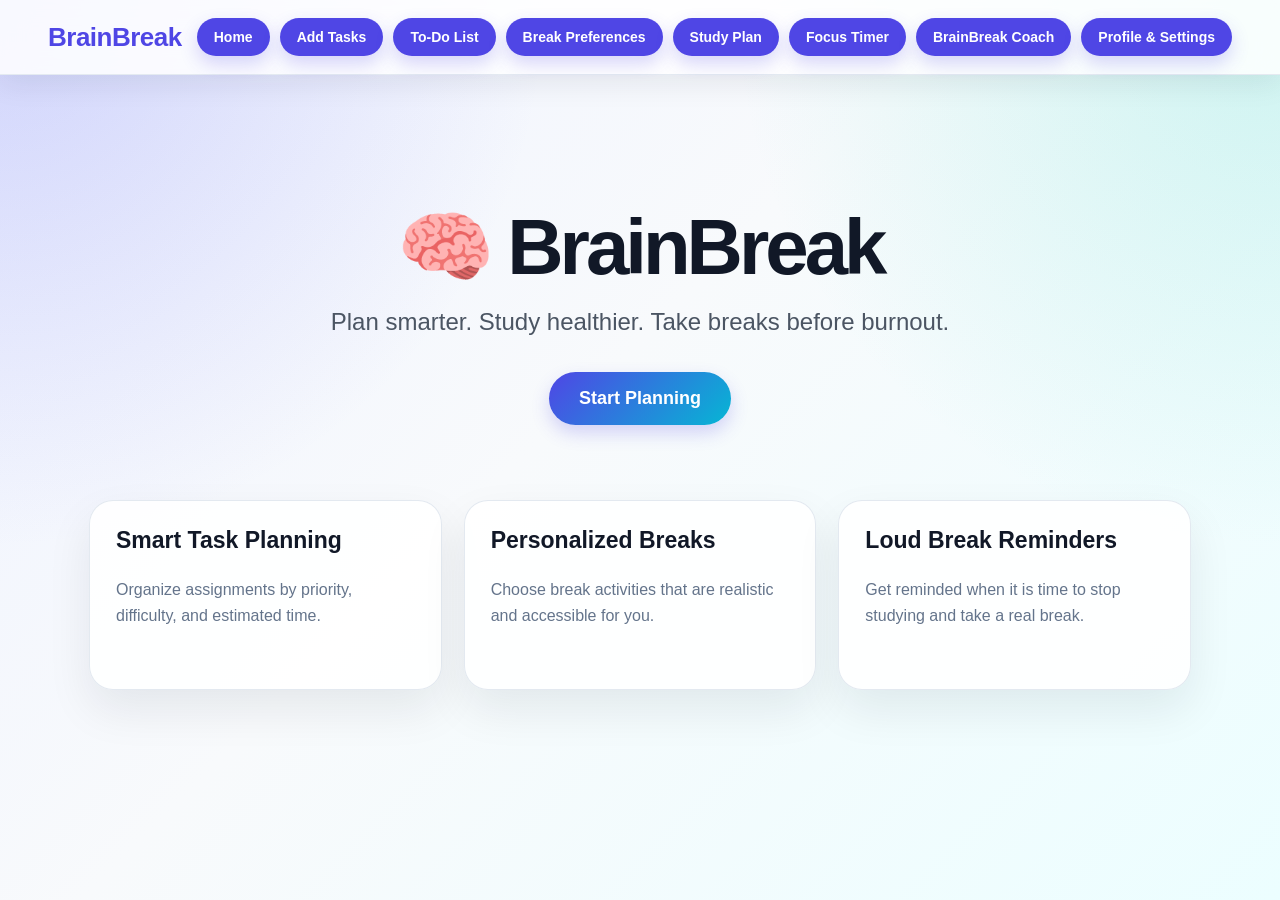
==== index.html @ 4cb74028 "Add files via upload" ====
<!DOCTYPE html>
<html lang="en">
<head>
  <meta charset="UTF-8" />
  <meta name="viewport" content="width=device-width, initial-scale=1.0" />
  <title>BrainBreak</title>
  <link rel="stylesheet" href="style.css" />
</head>

<body>

  <nav class="navbar">
    <h2>BrainBreak</h2>

    <div class="nav-buttons">
      <button onclick="showSection('home')">Home</button>
      <button onclick="showSection('tasks')">Add Tasks</button>
      <button onclick="showSection('todo')">To-Do List</button>
      <button onclick="showSection('breaks')">Break Preferences</button>
      <button onclick="showSection('plan')">Study Plan</button>
      <button onclick="showSection('timer')">Focus Timer</button>
      <button onclick="showSection('coach')">BrainBreak Coach</button>
      <button onclick="showSection('settings')">Profile & Settings</button>
    </div>
  </nav>

  <main>

    <!-- HOME SECTION -->
    <section id="home" class="page-section active">
      <div class="hero">
        <h1>🧠 BrainBreak</h1>
        <p>Plan smarter. Study healthier. Take breaks before burnout.</p>
        <button class="primary-button" onclick="showSection('tasks')">Start Planning</button>
      </div>

      <div class="feature-grid">
        <div class="feature-card">
          <h3>Smart Task Planning</h3>
          <p>Organize assignments by priority, difficulty, and estimated time.</p>
        </div>

        <div class="feature-card">
          <h3>Personalized Breaks</h3>
          <p>Choose break activities that are realistic and accessible for you.</p>
        </div>

        <div class="feature-card">
          <h3>Loud Break Reminders</h3>
          <p>Get reminded when it is time to stop studying and take a real break.</p>
        </div>
      </div>
    </section>

    <!-- ADD TASKS SECTION -->
    <section id="tasks" class="page-section">
      <h1>Add Tasks</h1>
      <p>Enter your school assignments and tasks below.</p>

      <div class="form-card">
        <label>Task Name</label>
        <input type="text" id="taskName" placeholder="Example: Math homework" />

        <label>Class</label>
        <input type="text" id="taskClass" placeholder="Example: Algebra 2" />

        <label>Estimated Minutes</label>
        <input type="number" id="taskMinutes" placeholder="Example: 45" />

        <label>Priority</label>
<select id="taskPriority">
  <option value="High">High</option>
  <option value="Medium">Medium</option>
  <option value="Low">Low</option>
</select>

<label>Assignment Type</label>
<select id="assignmentType">
  <option value="online">Online / screen-based</option>
  <option value="paper">Paper / offline</option>
  <option value="mixed">Mixed</option>
</select>

<button onclick="addTask()">Add Task</button>
      </div>

      <div id="taskList" class="list-card">
        <h3>Your Tasks</h3>
        <p>No tasks added yet.</p>
      </div>
    </section>

    <!-- BREAK PREFERENCES SECTION -->
    <section id="breaks" class="page-section">
      <h1>Break Preferences</h1>
      <p>Add break activities that are easy for you to actually do. Then use the smart suggestion tool to get a personalized break idea.</p>

      <div class="form-card">
        <label>Break Activity</label>
        <input type="text" id="breakActivity" placeholder="Example: Go outside, stretch, get a snack" />

        <button onclick="addBreakActivity()">Add Break Activity</button>
      </div>

      <div id="breakList" class="list-card">
        <h3>Your Break Activities</h3>
        <p>No break activities added yet.</p>
      </div>

      <div class="form-card">
        <h2>Smart Break Suggestion</h2>
        <p class="small-text">Answer these questions and BrainBreak will suggest a break activity for you.</p>

        <label>How much time do you have?</label>
        <select id="breakTime">
          <option value="short">Short break: 3–5 minutes</option>
          <option value="medium">Medium break: 5–10 minutes</option>
          <option value="long">Long break: 10–20 minutes</option>
        </select>

        <label>Where can you take your break?</label>
        <select id="breakLocation">
          <option value="indoor">Indoor</option>
          <option value="outdoor">Outdoor</option>
          <option value="either">Either indoor or outdoor</option>
        </select>

        <label>How is your energy right now?</label>
        <select id="energyLevel">
          <option value="tired">Tired</option>
          <option value="restless">Restless</option>
          <option value="stressed">Stressed</option>
          <option value="normal">Normal</option>
        </select>

        <label>What kind of break do you want?</label>
        <select id="breakType">
          <option value="calm">Calming</option>
          <option value="active">Active</option>
          <option value="refreshing">Refreshing</option>
          <option value="fun">Fun</option>
        </select>

        <button onclick="generateSmartBreak()">Suggest a Break</button>
      </div>

      <div id="smartBreakResult" class="list-card">
        <h3>BrainBreak Suggestion</h3>
        <p>Your personalized break suggestion will appear here.</p>
      </div>
    </section>

    <!-- STUDY PLAN SECTION -->
    <section id="plan" class="page-section">
      <h1>Study Plan</h1>
      <p>Generate a recommended order for your tasks.</p>

      <button onclick="generatePlan()">Generate Study Plan</button>

      <div id="studyPlan" class="list-card">
        <h3>Recommended Study Order</h3>
        <p>Your plan will appear here.</p>
      </div>
    </section>

    <!-- FOCUS TIMER SECTION -->
<section id="timer" class="page-section">
  <h1>Focus Timer</h1>
  <p>
    BrainBreak chooses your focus time based on the highest-priority task in your task list.
    When the timer ends, it recommends a break length.
  </p>

  <div class="timer-box">
    <h3>Current Focus Task</h3>
    <div id="currentFocusTask" class="focus-task-card">
      <p>Add tasks first, then click “Prepare Focus Session.”</p>
    </div>

    <button onclick="prepareFocusSession()">Prepare Focus Session</button>

    <h2 id="timerDisplay">25:00</h2>

    <div class="timer-buttons">
      <button onclick="startTimer()">Start Timer</button>
      <button onclick="resetTimer()">Reset Timer</button>
    </div>
  </div>

  <div id="breakSuggestion" class="list-card">
    <h3>Break Suggestion</h3>
    <p>Your suggested break will appear here.</p>
  </div>
</section>
    <!-- BRAINBREAK COACH SECTION -->
    <section id="coach" class="page-section">
      <h1>BrainBreak Coach</h1>
      <p>
        Chat with BrainBreak Coach for help planning tasks, choosing breaks, getting unstuck, and avoiding burnout.
      </p>

      <div class="coach-layout">

        <!-- LEFT PROMPT PANEL -->
        <div class="coach-sidebar">

          <div class="coach-side-card intro-card">
            <h3>Quick Help</h3>
            <p>Tap a prompt below to get instant support from your study coach.</p>
          </div>

          <div class="coach-side-card">
            <h4>How are you feeling?</h4>
            <div class="prompt-group">
              <button onclick="useQuickPrompt('I feel tired')">😴 I feel tired</button>
              <button onclick="useQuickPrompt('I feel stressed')">😣 I feel stressed</button>
              <button onclick="useQuickPrompt('I feel overwhelmed')">🌪️ Overwhelmed</button>
              <button onclick="useQuickPrompt('I feel unmotivated')">🪫 Unmotivated</button>
            </div>
          </div>

          <div class="coach-side-card">
            <h4>Planning Help</h4>
            <div class="prompt-group">
              <button onclick="useQuickPrompt('What should I do first?')">🎯 What first?</button>
              <button onclick="useQuickPrompt('Help me start')">🚀 Help me start</button>
              <button onclick="useQuickPrompt('Make me a study plan')">📝 Study plan</button>
              <button onclick="useQuickPrompt('I have too much homework')">📚 Too much homework</button>
            </div>
          </div>

          <div class="coach-side-card">
            <h4>Break Help</h4>
            <div class="prompt-group">
              <button onclick="useQuickPrompt('Suggest a short break')">⏱️ Short break</button>
              <button onclick="useQuickPrompt('Suggest a fun break')">🎵 Fun break</button>
              <button onclick="useQuickPrompt('Can I take an online break?')">📱 Online break?</button>
              <button onclick="useQuickPrompt('I am hungry')">🍎 I am hungry</button>
            </div>
          </div>

          <div class="coach-side-card">
            <h4>Motivation</h4>
            <div class="prompt-group">
              <button onclick="useQuickPrompt('Give me motivation')">🔥 Motivation</button>
              <button onclick="useQuickPrompt('Give me a reward idea')">🏆 Reward idea</button>
              <button onclick="useQuickPrompt('Help me focus')">🧘 Help me focus</button>
              <button onclick="useQuickPrompt('I keep procrastinating')">⏳ Procrastinating</button>
            </div>
          </div>

        </div>

        <!-- CHAT PANEL -->
        <div class="chat-card big-chat-card">

          <div class="coach-header">
            <div class="coach-avatar">🧠</div>
            <div>
              <h3>BrainBreak Coach</h3>
              <p>Your study and burnout-prevention buddy</p>
            </div>
          </div>

          <div id="chatMessages" class="chat-messages">
            <div class="bot-message">
              <strong>Hi! I’m BrainBreak Coach.</strong><br><br>
              I can help you:
              <ul>
                <li>decide what to work on first</li>
                <li>choose a healthy break</li>
                <li>avoid screen overload</li>
                <li>get unstuck when you feel tired or stressed</li>
                <li>create a simple study plan</li>
              </ul>
              Try one of the prompt buttons on the left, or type your own question below.
            </div>
          </div>

          <div class="chat-input-row">
            <input
              type="text"
              id="chatInput"
              placeholder="Example: I feel tired and have math homework..."
              onkeydown="handleChatKey(event)"
            />
            <button onclick="sendFakeChatMessage()">Send</button>
          </div>

        </div>

      </div>
    </section>
<!-- PROFILE & SETTINGS SECTION -->
<section id="settings" class="page-section">
  <h1>Profile & Settings</h1>
  <p>
    Sign in locally, save your profile, store your classes, set your study preferences,
    and customize how BrainBreak looks.
  </p>

  <div class="settings-grid">

    <!-- SIGN IN CARD -->
    <div class="settings-card">
      <h2>Sign In</h2>
      <p class="small-text">
        Enter your email to personalize BrainBreak on this device.
      </p>

      <label>Email</label>
      <input type="email" id="userEmail" placeholder="example@email.com" />

      <div class="settings-button-row">
        <button onclick="localSignIn()">Sign In</button>
        <button onclick="localSignOut()">Sign Out</button>
      </div>

      <div id="signInStatus" class="settings-summary">
        <p>Not signed in yet.</p>
      </div>
    </div>

    <!-- STUDENT PROFILE CARD -->
    <div class="settings-card">
      <h2>Student Profile</h2>

      <label>Your Name</label>
      <input type="text" id="studentName" placeholder="Example: Nishtha" />

      <label>Grade Level</label>
      <select id="gradeLevel">
        <option value="Middle School">Middle School</option>
        <option value="9th Grade">9th Grade</option>
        <option value="10th Grade">10th Grade</option>
        <option value="11th Grade">11th Grade</option>
        <option value="12th Grade">12th Grade</option>
        <option value="College">College</option>
      </select>

      <label>Study Goal</label>
      <input type="text" id="studyGoal" placeholder="Example: Finish homework without burning out" />

      <button onclick="saveProfile()">Save Profile</button>

      <div id="profileSummary" class="settings-summary">
        <p>No profile saved yet.</p>
      </div>
    </div>

    <!-- SAVED CLASSES CARD -->
    <div class="settings-card">
      <h2>Saved Classes</h2>

      <label>Add a Class</label>
      <input type="text" id="classNameInput" placeholder="Example: Chemistry" />

      <button onclick="addClass()">Add Class</button>

      <div id="classList" class="settings-summary">
        <p>No classes saved yet.</p>
      </div>
    </div>

    <!-- STUDY PREFERENCES CARD -->
    <div class="settings-card">
      <h2>Study Preferences</h2>

      <label>Preferred Focus Length</label>
      <select id="preferredFocus">
        <option value="15">15 minutes</option>
        <option value="20">20 minutes</option>
        <option value="25">25 minutes</option>
        <option value="30">30 minutes</option>
        <option value="45">45 minutes</option>
      </select>

      <label>Preferred Break Length</label>
      <select id="preferredBreak">
        <option value="3">3 minutes</option>
        <option value="5">5 minutes</option>
        <option value="7">7 minutes</option>
        <option value="10">10 minutes</option>
        <option value="15">15 minutes</option>
      </select>

      <label>Study Style</label>
      <select id="studyStyle">
        <option value="Balanced">Balanced</option>
        <option value="Intense Focus">Intense Focus</option>
        <option value="Gentle Start">Gentle Start</option>
        <option value="Frequent Breaks">Frequent Breaks</option>
      </select>

      <button onclick="saveStudySettings()">Save Study Settings</button>

      <div id="studySettingsSummary" class="settings-summary">
        <p>No study settings saved yet.</p>
      </div>
    </div>

    <!-- THEME CARD -->
    <div class="settings-card theme-settings-card">
      <h2>Theme</h2>
      <p>Choose how BrainBreak looks.</p>

      <div class="theme-buttons">
        <button onclick="changeTheme('calm-blue')">Calm Blue</button>
        <button onclick="changeTheme('lavender')">Lavender</button>
        <button onclick="changeTheme('mint')">Mint</button>
        <button onclick="changeTheme('sunset')">Sunset</button>
        <button onclick="changeTheme('dark')">Dark Mode</button>
      </div>

      <div class="settings-summary">
        <p id="currentThemeText">Current theme: Calm Blue</p>
      </div>
    </div>

  </div>
</section>
<script src="script.js"></script>

  <!-- BrainBreak Coach Logic -->
  <script>
    function sendFakeChatMessage() {
      const chatInput = document.getElementById("chatInput");
      const chatMessages = document.getElementById("chatMessages");

      if (!chatInput || !chatMessages) {
        alert("Chat box was not found.");
        return;
      }

      const message = chatInput.value.trim();

      if (message === "") {
        alert("Please type a message first.");
        return;
      }

      chatMessages.innerHTML += `
        <div class="user-message">${message}</div>
      `;

      chatInput.value = "";

      const reply = generateCoachReply(message);

      setTimeout(function() {
        chatMessages.innerHTML += `
          <div class="bot-message">${reply}</div>
        `;

        chatMessages.scrollTop = chatMessages.scrollHeight;
      }, 300);

      chatMessages.scrollTop = chatMessages.scrollHeight;
    }

    function generateCoachReply(message) {
      const lowerMessage = message.toLowerCase();

      if (
        lowerMessage.includes("tired") ||
        lowerMessage.includes("sleepy") ||
        lowerMessage.includes("exhausted")
      ) {
        return `
          You sound mentally drained, so your goal should be to reset first, not force yourself harder.
          <div class="coach-tip">
            <strong>Try this:</strong> Take a 5-minute break. Drink water, stretch, and rest your eyes.
          </div>
          After that, come back and start with your easiest task for only 10 minutes.
        `;
      }

      if (
        lowerMessage.includes("stress") ||
        lowerMessage.includes("stressed") ||
        lowerMessage.includes("overwhelmed") ||
        lowerMessage.includes("too much")
      ) {
        return `
          When everything feels like too much, do not try to solve everything at once.
          <div class="coach-tip">
            <strong>Try this:</strong> Choose one task only. Then do just the first small step.
          </div>
          Momentum matters more than perfection right now.
        `;
      }

      if (
        lowerMessage.includes("unmotivated") ||
        lowerMessage.includes("motivation") ||
        lowerMessage.includes("motivated")
      ) {
        return `
          Motivation usually comes <strong>after</strong> you begin, not before.
          <div class="coach-tip">
            <strong>Try this:</strong> Work for just 8–10 minutes. Make the starting step super small.
          </div>
          Once you begin, it often feels easier to keep going.
        `;
      }

      if (
        lowerMessage.includes("what should i do first") ||
        lowerMessage.includes("do first") ||
        lowerMessage.includes("start") ||
        lowerMessage.includes("help me start")
      ) {
        if (typeof tasks !== "undefined" && tasks.length > 0) {
          const priorityOrder = {
            High: 1,
            Medium: 2,
            Low: 3
          };

          const sortedTasks = [...tasks].sort(function(a, b) {
            return priorityOrder[a.priority] - priorityOrder[b.priority];
          });

          const firstTask = sortedTasks[0];

          return `
            Based on your task list, I would start with:
            <div class="coach-tip">
              <strong>${firstTask.name}</strong><br>
              Priority: ${firstTask.priority}<br>
              Estimated time: ${firstTask.minutes || "Not entered"} minutes
            </div>
            Start with 10 focused minutes. You do not need to finish the whole thing at once.
          `;
        }

        return `
          Start with the task that is most urgent or highest priority.
          <div class="coach-tip">
            <strong>Try this:</strong> Work for only 10 minutes first. You do not need to finish the whole assignment immediately.
          </div>
        `;
      }

      if (
        lowerMessage.includes("study plan") ||
        lowerMessage.includes("plan") ||
        lowerMessage.includes("homework")
      ) {
        return `
          Here is a simple study plan:
          <div class="coach-tip">
            <strong>1.</strong> Start with your highest-priority or most urgent task.<br>
            <strong>2.</strong> Work for 25 minutes.<br>
            <strong>3.</strong> Take a 5-minute break.<br>
            <strong>4.</strong> Continue with the next task.<br>
            <strong>5.</strong> Save the easiest task for the end.
          </div>
          This helps you avoid feeling stuck before you even begin.
        `;
      }

      if (
        lowerMessage.includes("hungry") ||
        lowerMessage.includes("snack") ||
        lowerMessage.includes("food")
      ) {
        return `
          If you are hungry, your brain may struggle to focus.
          <div class="coach-tip">
            <strong>Suggestion:</strong> Take a short snack and water break.
          </div>
          Keep it quick so it refreshes you without turning into procrastination.
        `;
      }

      if (
        lowerMessage.includes("short break")
      ) {
        return `
          A short break is best when you need a fast reset.
          <div class="coach-tip">
            <strong>Suggested short break:</strong> Stand up, stretch, drink water, and look away from your screen for 3–5 minutes.
          </div>
        `;
      }

      if (
        lowerMessage.includes("fun break")
      ) {
        return `
          A fun break can boost your mood if it stays short.
          <div class="coach-tip">
            <strong>Suggested fun break:</strong> Listen to one song, draw something quick, walk outside, or do a mini activity you enjoy.
          </div>
        `;
      }

      if (
        lowerMessage.includes("online break") ||
        lowerMessage.includes("screen") ||
        lowerMessage.includes("phone") ||
        lowerMessage.includes("youtube") ||
        lowerMessage.includes("tiktok")
      ) {
        return `
          Online breaks depend on what kind of assignment you were doing.
          <div class="coach-tip">
            <strong>Rule:</strong> If your work is already online, an online break is usually not recommended because your eyes and brain need a screen break.
          </div>
          If your assignment is on paper, then a short online break can be okay with a timer.
        `;
      }

      if (
        lowerMessage.includes("procrastinating") ||
        lowerMessage.includes("procrastinate") ||
        lowerMessage.includes("focus") ||
        lowerMessage.includes("can't focus") ||
        lowerMessage.includes("cannot focus")
      ) {
        return `
          When you procrastinate, make the next step smaller.
          <div class="coach-tip">
            <strong>Try this:</strong> Set a 10-minute timer and only work on the first step.
          </div>
          The goal is to begin, not to feel perfect first.
        `;
      }

      if (
        lowerMessage.includes("reward")
      ) {
        return `
          Rewards work best when they are simple and planned ahead of time.
          <div class="coach-tip">
            <strong>Reward idea:</strong> After 2 focus sessions, give yourself a snack, one song, time outside, or another favorite activity.
          </div>
        `;
      }

      if (
        lowerMessage.includes("break") ||
        lowerMessage.includes("rest") ||
        lowerMessage.includes("pause")
      ) {
        return `
          A short break can help you come back with more focus.
          <div class="coach-tip">
            <strong>Suggested break:</strong> Stand up, stretch, drink water, and take your eyes off screens for a few minutes.
          </div>
          Keep it short and intentional.
        `;
      }

      return `
        I can help with planning tasks, choosing breaks, avoiding burnout, handling stress, and staying motivated.
        <div class="coach-tip">
          Try clicking one of the prompt buttons on the left, or ask: <strong>"What should I do first?"</strong>
        </div>
      `;
    }

    function useQuickPrompt(promptText) {
      const chatInput = document.getElementById("chatInput");

      if (!chatInput) {
        alert("Chat input was not found.");
        return;
      }

      chatInput.value = promptText;
      sendFakeChatMessage();
    }

    function handleChatKey(event) {
      if (event.key === "Enter") {
        sendFakeChatMessage();
      }
    }
  </script>
  <!-- TO-DO LIST SECTION -->
<section id="todo" class="page-section">
  <h1>To-Do List</h1>
  <p>
    Create a quick checklist for smaller tasks, reminders, or steps inside a larger assignment.
  </p>

  <div class="form-card">
    <label>To-Do Item</label>
    <input
      type="text"
      id="todoInput"
      placeholder="Example: Finish math questions 1–10"
      onkeydown="handleTodoEnter(event)"
    />

    <button onclick="addTodoItem()">Add To-Do</button>
  </div>

  <div id="todoList" class="list-card">
    <h3>Your To-Do List</h3>
    <p>No to-do items added yet.</p>
  </div>
</section>

  </main>

  

</body>
</html>
---- style.css ----
:root {
  --primary-color: #4f46e5;
  --primary-dark: #4338ca;
  --accent-color: #06b6d4;
  --background-one: rgba(99, 102, 241, 0.22);
  --background-two: rgba(45, 212, 191, 0.20);
  --background-start: #eef2ff;
  --background-middle: #f8fafc;
  --background-end: #ecfeff;
  --text-color: #111827;
}

* {
  box-sizing: border-box;
}

body {
  margin: 0;
  font-family: Inter, Arial, Helvetica, sans-serif;
  background:
    radial-gradient(circle at top left, var(--background-one), transparent 35%),
    radial-gradient(circle at top right, var(--background-two), transparent 35%),
    linear-gradient(135deg, var(--background-start) 0%, var(--background-middle) 45%, var(--background-end) 100%);
  color: var(--text-color);
  min-height: 100vh;
}

/* Navbar */

.navbar {
  position: sticky;
  top: 0;
  z-index: 10;
  background: rgba(255, 255, 255, 0.85);
  backdrop-filter: blur(14px);
  padding: 18px 48px;
  display: flex;
  justify-content: space-between;
  align-items: center;
  flex-wrap: wrap;
  box-shadow: 0 8px 30px rgba(15, 23, 42, 0.08);
  border-bottom: 1px solid rgba(226, 232, 240, 0.9);
}

.navbar h2 {
  margin: 0;
  font-size: 26px;
  color: #4f46e5;
  letter-spacing: -0.5px;
}

.nav-buttons {
  display: flex;
  gap: 10px;
  flex-wrap: wrap;
}

button {
  border: none;
  background: #4f46e5;
  color: white;
  padding: 11px 17px;
  border-radius: 999px;
  cursor: pointer;
  font-size: 14px;
  font-weight: 700;
  box-shadow: 0 8px 18px rgba(79, 70, 229, 0.22);
  transition: transform 0.18s ease, box-shadow 0.18s ease, background 0.18s ease;
}

button:hover {
  background: #4338ca;
  transform: translateY(-2px);
  box-shadow: 0 12px 24px rgba(79, 70, 229, 0.30);
}

/* Layout */

main {
  max-width: 1150px;
  margin: 0 auto;
  padding: 48px 24px 80px;
}

.page-section {
  display: none;
  animation: fadeIn 0.35s ease;
}

.page-section.active {
  display: block;
}

@keyframes fadeIn {
  from {
    opacity: 0;
    transform: translateY(8px);
  }

  to {
    opacity: 1;
    transform: translateY(0);
  }
}

/* Hero */

.hero {
  text-align: center;
  padding: 85px 20px 55px;
}

.hero h1 {
  font-size: 78px;
  line-height: 1;
  margin: 0 0 18px;
  letter-spacing: -4px;
  color: #111827;
}

.hero p {
  font-size: 24px;
  color: #4b5563;
  max-width: 760px;
  margin: 0 auto;
  line-height: 1.5;
}

.primary-button {
  margin-top: 32px;
  font-size: 18px;
  padding: 16px 30px;
  background: linear-gradient(135deg, #4f46e5, #06b6d4);
}

/* Cards */

.feature-grid {
  display: grid;
  grid-template-columns: repeat(3, 1fr);
  gap: 22px;
  margin-top: 20px;
}

.feature-card,
.form-card,
.list-card,
.timer-box {
  background: rgba(255, 255, 255, 0.88);
  border: 1px solid rgba(226, 232, 240, 0.95);
  padding: 26px;
  border-radius: 24px;
  box-shadow: 0 20px 45px rgba(15, 23, 42, 0.08);
}

.feature-card {
  min-height: 190px;
  transition: transform 0.2s ease, box-shadow 0.2s ease;
}

.feature-card:hover {
  transform: translateY(-6px);
  box-shadow: 0 24px 55px rgba(15, 23, 42, 0.12);
}

.feature-card h3 {
  margin-top: 0;
  font-size: 23px;
  color: #111827;
}

.feature-card p {
  color: #64748b;
  line-height: 1.6;
  font-size: 16px;
}

/* Page headings */

.page-section > h1 {
  font-size: 46px;
  margin: 0 0 10px;
  letter-spacing: -1.5px;
}

.page-section > p {
  font-size: 18px;
  color: #64748b;
  max-width: 680px;
  line-height: 1.6;
}

/* Forms */

.form-card {
  max-width: 560px;
  display: flex;
  flex-direction: column;
  gap: 13px;
  margin-top: 26px;
}

label {
  font-weight: 700;
  color: #334155;
  margin-top: 4px;
}

input,
select {
  padding: 14px 15px;
  border: 1px solid #cbd5e1;
  border-radius: 14px;
  font-size: 15px;
  outline: none;
  background: #ffffff;
  color: #111827;
}

input:focus,
select:focus {
  border-color: #4f46e5;
  box-shadow: 0 0 0 4px rgba(79, 70, 229, 0.12);
}

/* Lists */

.list-card {
  max-width: 750px;
  margin-top: 24px;
}

.list-card h3 {
  margin-top: 0;
  font-size: 24px;
}

.list-card p {
  color: #64748b;
}

.task-item,
.break-item,
.plan-item {
  background: #f8fafc;
  padding: 16px 18px;
  border-radius: 16px;
  border: 1px solid #e2e8f0;
  margin-top: 12px;
  line-height: 1.6;
}

.task-item strong,
.plan-item strong {
  color: #4f46e5;
}

/* Timer */

.timer-box {
  max-width: 430px;
  text-align: center;
  margin-top: 28px;
}

#timerDisplay {
  font-size: 76px;
  line-height: 1;
  margin: 18px 0 28px;
  letter-spacing: -3px;
  color: #111827;
}

/* Mobile */

@media (max-width: 800px) {
  .navbar {
    padding: 18px 22px;
    gap: 16px;
  }

  .nav-buttons {
    width: 100%;
  }

  .nav-buttons button {
    flex: 1;
  }

  main {
    padding: 32px 18px 60px;
  }

  .hero {
    padding: 55px 10px 35px;
  }

  .hero h1 {
    font-size: 54px;
    letter-spacing: -2px;
  }

  .hero p {
    font-size: 19px;
  }

  .feature-grid {
    grid-template-columns: 1fr;
  }

  .page-section > h1 {
    font-size: 36px;
  }

  #timerDisplay {
    font-size: 58px;
  }

  .small-text {
  font-size: 14px;
  color: #64748b;
  line-height: 1.5;
}

.suggestion-card {
  background: linear-gradient(135deg, #eef2ff, #ecfeff);
  border: 1px solid #c7d2fe;
  padding: 20px;
  border-radius: 18px;
  margin-top: 12px;
}

.suggestion-card h4 {
  margin-top: 0;
  color: #4f46e5;
  font-size: 22px;
}

.suggestion-card p {
  color: #334155;
  line-height: 1.6;
}

.suggestion-tag {
  display: inline-block;
  background: #4f46e5;
  color: white;
  padding: 6px 12px;
  border-radius: 999px;
  font-size: 13px;
  margin-top: 8px;
  margin-right: 6px;
}

.small-text {
  font-size: 14px;
  color: #64748b;
  line-height: 1.5;
}

.suggestion-card {
  background: linear-gradient(135deg, #eef2ff, #ecfeff);
  border: 1px solid #c7d2fe;
  padding: 20px;
  border-radius: 18px;
  margin-top: 12px;
}

.suggestion-card h4 {
  margin-top: 0;
  color: #4f46e5;
  font-size: 22px;
}

.suggestion-card p {
  color: #334155;
  line-height: 1.6;
}

.suggestion-tag {
  display: inline-block;
  background: #4f46e5;
  color: white;
  padding: 6px 12px;
  border-radius: 999px;
  font-size: 13px;
  margin-top: 8px;
  margin-right: 6px;
}
.chat-card {
  max-width: 800px;
  background: rgba(255, 255, 255, 0.9);
  border: 1px solid rgba(226, 232, 240, 0.95);
  padding: 24px;
  border-radius: 24px;
  box-shadow: 0 20px 45px rgba(15, 23, 42, 0.08);
  margin-top: 24px;
}

.chat-messages {
  height: 360px;
  overflow-y: auto;
  background: #f8fafc;
  border: 1px solid #e2e8f0;
  border-radius: 18px;
  padding: 18px;
  margin-bottom: 16px;
}

.user-message,
.bot-message {
  padding: 12px 14px;
  border-radius: 16px;
  margin-bottom: 12px;
  max-width: 80%;
  line-height: 1.5;
}

.user-message {
  background: #4f46e5;
  color: white;
  margin-left: auto;
}

.bot-message {
  background: white;
  color: #334155;
  border: 1px solid #e2e8f0;
}

.chat-input-row {
  display: flex;
  gap: 10px;
}

.chat-input-row input {
  flex: 1;
}

.loading-message {
  color: #64748b;
  font-style: italic;
}

/* BrainBreak Coach Chat */

.chat-card {
  max-width: 850px;
  background: rgba(255, 255, 255, 0.9);
  border: 1px solid rgba(226, 232, 240, 0.95);
  padding: 24px;
  border-radius: 24px;
  box-shadow: 0 20px 45px rgba(15, 23, 42, 0.08);
  margin-top: 24px;
}

.chat-messages {
  height: 360px;
  overflow-y: auto;
  background: #f8fafc;
  border: 1px solid #e2e8f0;
  border-radius: 18px;
  padding: 18px;
  margin-bottom: 16px;
}

.user-message,
.bot-message {
  padding: 13px 15px;
  border-radius: 16px;
  margin-bottom: 12px;
  max-width: 82%;
  line-height: 1.5;
  font-size: 15px;
}

.user-message {
  background: #4f46e5;
  color: white;
  margin-left: auto;
}

.bot-message {
  background: white;
  color: #334155;
  border: 1px solid #e2e8f0;
}

.chat-input-row {
  display: flex;
  gap: 10px;
}

.chat-input-row input {
  flex: 1;
}

.quick-prompts {
  display: flex;
  flex-wrap: wrap;
  gap: 10px;
  margin-bottom: 16px;
}

.quick-prompts button {
  background: #e0e7ff;
  color: #3730a3;
  box-shadow: none;
}

.quick-prompts button:hover {
  background: #c7d2fe;
}

.coach-tip {
  background: #ecfeff;
  border-left: 5px solid #06b6d4;
  padding: 10px 12px;
  border-radius: 12px;
  margin-top: 8px;
}
/* BrainBreak Coach Upgrade */

.coach-layout {
  display: grid;
  grid-template-columns: 320px 1fr;
  gap: 24px;
  margin-top: 24px;
  align-items: start;
}

.coach-sidebar {
  display: flex;
  flex-direction: column;
  gap: 18px;
}

.coach-side-card {
  background: rgba(255, 255, 255, 0.92);
  border: 1px solid rgba(226, 232, 240, 0.95);
  border-radius: 22px;
  padding: 18px;
  box-shadow: 0 14px 35px rgba(15, 23, 42, 0.08);
}

.coach-side-card h3,
.coach-side-card h4 {
  margin-top: 0;
  margin-bottom: 10px;
  color: #111827;
}

.coach-side-card p {
  color: #64748b;
  line-height: 1.5;
  margin-bottom: 0;
}

.prompt-group {
  display: flex;
  flex-wrap: wrap;
  gap: 10px;
}

.prompt-group button {
  background: #eef2ff;
  color: #3730a3;
  box-shadow: none;
  border: 1px solid #c7d2fe;
  padding: 10px 14px;
  font-size: 13px;
  border-radius: 999px;
}

.prompt-group button:hover {
  background: #dbeafe;
  transform: translateY(-1px);
}

.big-chat-card {
  min-height: 650px;
}

.coach-header {
  display: flex;
  align-items: center;
  gap: 14px;
  margin-bottom: 18px;
  padding-bottom: 14px;
  border-bottom: 1px solid #e5e7eb;
}

.coach-header h3 {
  margin: 0;
  font-size: 24px;
}

.coach-header p {
  margin: 4px 0 0;
  color: #64748b;
}

.coach-avatar {
  width: 58px;
  height: 58px;
  border-radius: 50%;
  display: flex;
  align-items: center;
  justify-content: center;
  background: linear-gradient(135deg, #4f46e5, #06b6d4);
  color: white;
  font-size: 28px;
  box-shadow: 0 12px 24px rgba(79, 70, 229, 0.24);
}

.chat-card {
  max-width: 100%;
  background: rgba(255, 255, 255, 0.93);
  border: 1px solid rgba(226, 232, 240, 0.95);
  padding: 22px;
  border-radius: 24px;
  box-shadow: 0 20px 45px rgba(15, 23, 42, 0.08);
}

.chat-messages {
  height: 420px;
  overflow-y: auto;
  background: linear-gradient(180deg, #f8fbff 0%, #f8fafc 100%);
  border: 1px solid #e2e8f0;
  border-radius: 20px;
  padding: 18px;
  margin-bottom: 18px;
}

.user-message,
.bot-message {
  padding: 14px 16px;
  border-radius: 18px;
  margin-bottom: 14px;
  max-width: 82%;
  line-height: 1.6;
  font-size: 15px;
  white-space: normal;
}

.user-message {
  background: linear-gradient(135deg, #4f46e5, #6366f1);
  color: white;
  margin-left: auto;
  box-shadow: 0 12px 24px rgba(79, 70, 229, 0.18);
}

.bot-message {
  background: white;
  color: #334155;
  border: 1px solid #e2e8f0;
}

.bot-message ul {
  margin-top: 8px;
  margin-bottom: 0;
  padding-left: 20px;
}

.chat-input-row {
  display: flex;
  gap: 12px;
  align-items: center;
}

.chat-input-row input {
  flex: 1;
  padding: 16px 16px;
  border-radius: 16px;
  border: 1px solid #cbd5e1;
  font-size: 15px;
}

.chat-input-row input:focus {
  border-color: #4f46e5;
  box-shadow: 0 0 0 4px rgba(79, 70, 229, 0.12);
}

.coach-tip {
  background: linear-gradient(135deg, #eef2ff, #ecfeff);
  border-left: 5px solid #4f46e5;
  padding: 12px 14px;
  border-radius: 14px;
  margin-top: 10px;
}

@media (max-width: 950px) {
  .coach-layout {
    grid-template-columns: 1fr;
  }

  .big-chat-card {
    min-height: auto;
  }
}
/* ========================= */
/* BrainBreak Coach Upgrade  */
/* ========================= */

.coach-layout {
  display: grid;
  grid-template-columns: 320px 1fr;
  gap: 24px;
  margin-top: 28px;
  align-items: start;
}

.coach-sidebar {
  display: flex;
  flex-direction: column;
  gap: 18px;
}

.coach-side-card {
  background: rgba(255, 255, 255, 0.94);
  border: 1px solid rgba(226, 232, 240, 0.95);
  border-radius: 22px;
  padding: 18px;
  box-shadow: 0 14px 35px rgba(15, 23, 42, 0.08);
}

.intro-card {
  background: linear-gradient(135deg, #eef2ff, #ecfeff);
}

.coach-side-card h3,
.coach-side-card h4 {
  margin-top: 0;
  margin-bottom: 10px;
  color: #111827;
}

.coach-side-card p {
  color: #64748b;
  line-height: 1.5;
  margin-bottom: 0;
}

.prompt-group {
  display: flex;
  flex-wrap: wrap;
  gap: 10px;
}

.prompt-group button {
  background: #eef2ff;
  color: #3730a3;
  box-shadow: none;
  border: 1px solid #c7d2fe;
  padding: 10px 14px;
  font-size: 13px;
  border-radius: 999px;
}

.prompt-group button:hover {
  background: #dbeafe;
  transform: translateY(-1px);
}

.big-chat-card {
  min-height: 650px;
}

.coach-header {
  display: flex;
  align-items: center;
  gap: 14px;
  margin-bottom: 18px;
  padding-bottom: 14px;
  border-bottom: 1px solid #e5e7eb;
}

.coach-header h3 {
  margin: 0;
  font-size: 24px;
}

.coach-header p {
  margin: 4px 0 0;
  color: #64748b;
}

.coach-avatar {
  width: 58px;
  height: 58px;
  border-radius: 50%;
  display: flex;
  align-items: center;
  justify-content: center;
  background: linear-gradient(135deg, #4f46e5, #06b6d4);
  color: white;
  font-size: 28px;
  box-shadow: 0 12px 24px rgba(79, 70, 229, 0.24);
}

.chat-card {
  max-width: 100%;
  background: rgba(255, 255, 255, 0.95);
  border: 1px solid rgba(226, 232, 240, 0.95);
  padding: 22px;
  border-radius: 24px;
  box-shadow: 0 20px 45px rgba(15, 23, 42, 0.08);
}

.chat-messages {
  height: 430px;
  overflow-y: auto;
  background: linear-gradient(180deg, #f8fbff 0%, #f8fafc 100%);
  border: 1px solid #e2e8f0;
  border-radius: 20px;
  padding: 18px;
  margin-bottom: 18px;
}

.user-message,
.bot-message {
  padding: 14px 16px;
  border-radius: 18px;
  margin-bottom: 14px;
  max-width: 82%;
  line-height: 1.6;
  font-size: 15px;
  white-space: normal;
}

.user-message {
  background: linear-gradient(135deg, #4f46e5, #6366f1);
  color: white;
  margin-left: auto;
  box-shadow: 0 12px 24px rgba(79, 70, 229, 0.18);
}

.bot-message {
  background: white;
  color: #334155;
  border: 1px solid #e2e8f0;
}

.bot-message ul {
  margin-top: 8px;
  margin-bottom: 0;
  padding-left: 20px;
}

.chat-input-row {
  display: flex;
  gap: 12px;
  align-items: center;
}

.chat-input-row input {
  flex: 1;
  padding: 16px 16px;
  border-radius: 16px;
  border: 1px solid #cbd5e1;
  font-size: 15px;
}

.chat-input-row input:focus {
  border-color: #4f46e5;
  box-shadow: 0 0 0 4px rgba(79, 70, 229, 0.12);
}

.coach-tip {
  background: linear-gradient(135deg, #eef2ff, #ecfeff);
  border-left: 5px solid #4f46e5;
  padding: 12px 14px;
  border-radius: 14px;
  margin-top: 10px;
}

@media (max-width: 950px) {
  .coach-layout {
    grid-template-columns: 1fr;
  }

  .big-chat-card {
    min-height: auto;
  }
}
/* Better BrainBreak Coach Chat Spacing */

.chat-messages {
  height: 430px;
  overflow-y: auto;
  background: linear-gradient(180deg, #f8fbff 0%, #f8fafc 100%);
  border: 1px solid #e2e8f0;
  border-radius: 20px;
  padding: 18px;
  margin-bottom: 18px;
  display: flex;
  flex-direction: column;
  gap: 14px;
}

.user-message,
.bot-message {
  display: block;
  padding: 15px 18px;
  border-radius: 18px;
  max-width: 78%;
  line-height: 1.55;
  font-size: 15px;
  margin-bottom: 0;
  word-wrap: break-word;
}

.user-message {
  align-self: flex-end;
  background: linear-gradient(135deg, #4f46e5, #6366f1);
  color: white;
  box-shadow: 0 10px 22px rgba(79, 70, 229, 0.22);
  border-bottom-right-radius: 6px;
}

.bot-message {
  align-self: flex-start;
  background: white;
  color: #334155;
  border: 1px solid #e2e8f0;
  box-shadow: 0 10px 22px rgba(15, 23, 42, 0.06);
  border-bottom-left-radius: 6px;
}

.bot-message ul {
  margin-top: 8px;
  margin-bottom: 0;
  padding-left: 22px;
}

.bot-message li {
  margin-bottom: 5px;
}

.coach-tip {
  background: linear-gradient(135deg, #eef2ff, #ecfeff);
  border-left: 5px solid #4f46e5;
  padding: 12px 14px;
  border-radius: 14px;
  margin-top: 12px;
  margin-bottom: 4px;
}

.chat-input-row {
  display: flex;
  gap: 12px;
  align-items: center;
}

.chat-input-row input {
  flex: 1;
  padding: 16px;
  border-radius: 16px;
  border: 1px solid #cbd5e1;
  font-size: 15px;
}
/* Smarter Timer Styling */

.focus-task-card {
  background: #f8fafc;
  border: 1px solid #e2e8f0;
  padding: 16px;
  border-radius: 16px;
  margin: 14px 0 18px;
  text-align: left;
}

.focus-task-card strong {
  color: #4f46e5;
  font-size: 18px;
}

.timer-buttons {
  display: flex;
  justify-content: center;
  gap: 12px;
  flex-wrap: wrap;
}

.break-length-badge {
  display: inline-block;
  background: #dcfce7;
  color: #166534;
  padding: 7px 12px;
  border-radius: 999px;
  font-weight: 700;
  margin-top: 8px;
}
/* -----------------------------
   Profile & Settings
----------------------------- */

.settings-grid {
  display: grid;
  grid-template-columns: repeat(2, minmax(260px, 1fr));
  gap: 24px;
  margin-top: 28px;
}

.settings-card {
  background: rgba(255, 255, 255, 0.92);
  border: 1px solid rgba(226, 232, 240, 0.95);
  padding: 24px;
  border-radius: 24px;
  box-shadow: 0 20px 45px rgba(15, 23, 42, 0.08);
  display: flex;
  flex-direction: column;
  gap: 12px;
}

.settings-card h2 {
  margin-top: 0;
  margin-bottom: 6px;
}

.settings-summary {
  background: #f8fafc;
  border: 1px solid #e2e8f0;
  padding: 14px;
  border-radius: 16px;
  margin-top: 12px;
  line-height: 1.6;
}

.settings-button-row {
  display: flex;
  gap: 10px;
  flex-wrap: wrap;
}

.class-pill {
  display: inline-block;
  background: #eef2ff;
  color: #3730a3;
  padding: 8px 12px;
  border-radius: 999px;
  margin: 6px 6px 8px 0;
  font-weight: 700;
  font-size: 14px;
}

.class-row {
  margin-bottom: 10px;
}

.theme-buttons {
  display: flex;
  flex-wrap: wrap;
  gap: 10px;
}

.theme-settings-card {
  grid-column: span 2;
}

@media (max-width: 850px) {
  .settings-grid {
    grid-template-columns: 1fr;
  }

  .theme-settings-card {
    grid-column: span 1;
  }
}
}
/* -----------------------------
   Theme Classes
----------------------------- */

body.theme-calm-blue {
  --primary-color: #4f46e5;
  --primary-dark: #4338ca;
  --accent-color: #06b6d4;
  --background-one: rgba(99, 102, 241, 0.22);
  --background-two: rgba(45, 212, 191, 0.20);
  --background-start: #eef2ff;
  --background-middle: #f8fafc;
  --background-end: #ecfeff;
  --text-color: #111827;
}

body.theme-lavender {
  --primary-color: #7c3aed;
  --primary-dark: #6d28d9;
  --accent-color: #c084fc;
  --background-one: rgba(168, 85, 247, 0.22);
  --background-two: rgba(216, 180, 254, 0.22);
  --background-start: #f5f3ff;
  --background-middle: #faf5ff;
  --background-end: #fdf4ff;
  --text-color: #1f1235;
}

body.theme-mint {
  --primary-color: #059669;
  --primary-dark: #047857;
  --accent-color: #14b8a6;
  --background-one: rgba(16, 185, 129, 0.22);
  --background-two: rgba(45, 212, 191, 0.22);
  --background-start: #ecfdf5;
  --background-middle: #f8fafc;
  --background-end: #f0fdfa;
  --text-color: #052e2b;
}

body.theme-sunset {
  --primary-color: #f97316;
  --primary-dark: #ea580c;
  --accent-color: #ec4899;
  --background-one: rgba(249, 115, 22, 0.22);
  --background-two: rgba(236, 72, 153, 0.18);
  --background-start: #fff7ed;
  --background-middle: #fff1f2;
  --background-end: #fdf2f8;
  --text-color: #2f1a0b;
}

body.theme-dark {
  --primary-color: #818cf8;
  --primary-dark: #6366f1;
  --accent-color: #22d3ee;
  --background-one: rgba(129, 140, 248, 0.18);
  --background-two: rgba(34, 211, 238, 0.12);
  --background-start: #020617;
  --background-middle: #0f172a;
  --background-end: #111827;
  --text-color: #f8fafc;
}
/* -----------------------------
   To-Do List
----------------------------- */

.todo-item {
  background: #f8fafc;
  padding: 16px 18px;
  border-radius: 16px;
  border: 1px solid #e2e8f0;
  margin-top: 12px;
  line-height: 1.6;
  display: flex;
  justify-content: space-between;
  align-items: center;
  gap: 12px;
  flex-wrap: wrap;
}

.todo-text {
  font-weight: 700;
  color: #334155;
}

.todo-text.completed {
  text-decoration: line-through;
  color: #94a3b8;
}

.todo-actions {
  display: flex;
  gap: 8px;
  flex-wrap: wrap;
}

.todo-actions button {
  padding: 8px 12px;
  font-size: 13px;
}
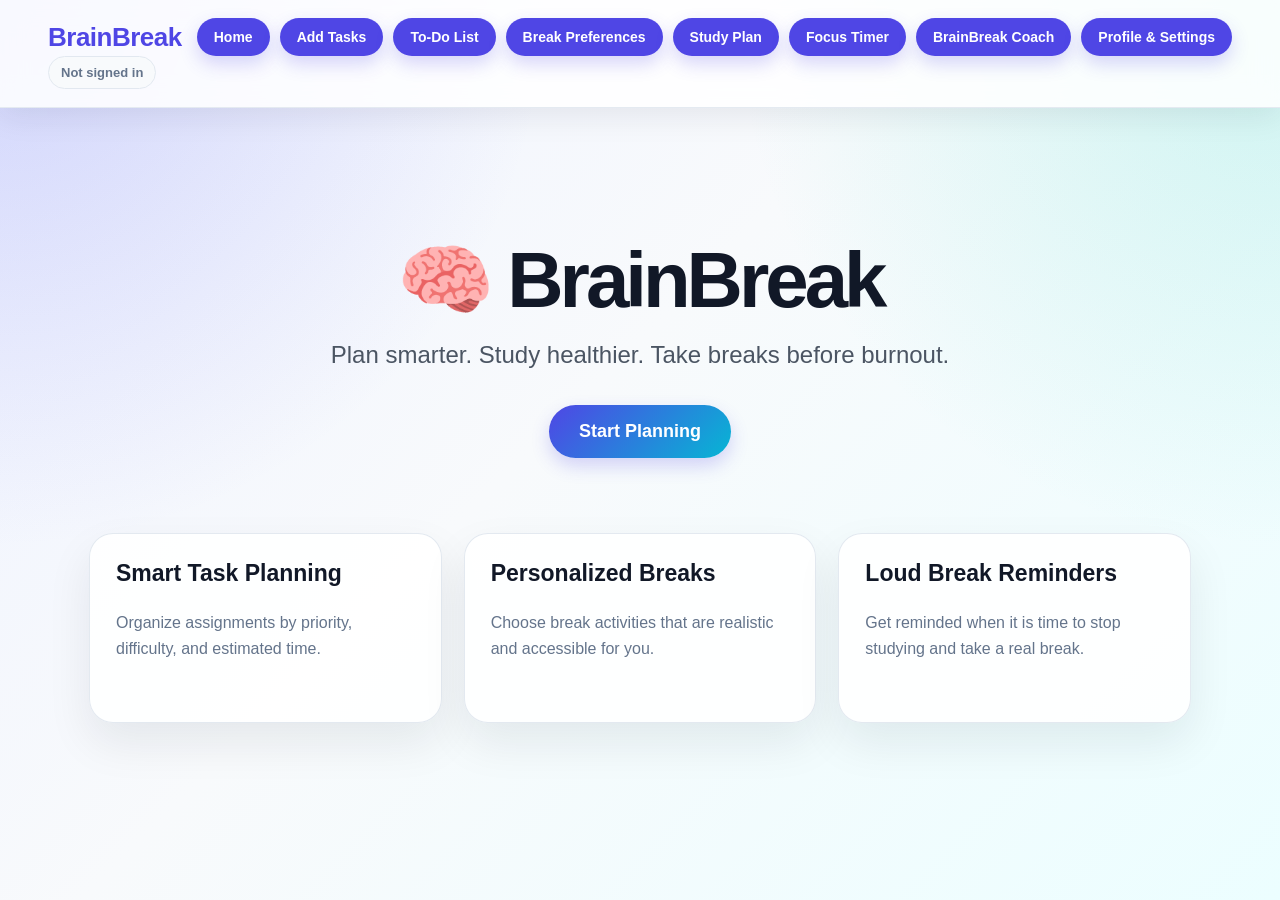
==== commit 2efdbc64: "Update button onclick handlers in index.html" ====
--- a/index.html
+++ b/index.html
@@ -21,7 +21,8 @@
       <button onclick="showSection('timer')">Focus Timer</button>
       <button onclick="showSection('coach')">BrainBreak Coach</button>
       <button onclick="showSection('settings')">Profile & Settings</button>
-    </div>
+    </div> 
+    <div id="navbarUser" class="navbar-user">Not signed in</div>
   </nav>
 
   <main>
@@ -31,7 +32,7 @@
       <div class="hero">
         <h1>🧠 BrainBreak</h1>
         <p>Plan smarter. Study healthier. Take breaks before burnout.</p>
-        <button class="primary-button" onclick="showSection('tasks')">Start Planning</button>
+        <button class="primary-button" onclick="startPlanning()">Start Planning</button>
       </div>
 
       <div class="feature-grid">
@@ -709,4 +710,4 @@
   
 
 </body>
-</html>+</html>
--- a/style.css
+++ b/style.css
@@ -1169,3 +1169,12 @@
   padding: 8px 12px;
   font-size: 13px;
 }
+.navbar-user {
+  font-size: 13px;
+  font-weight: 700;
+  color: #64748b;
+  background: #f8fafc;
+  border: 1px solid #e2e8f0;
+  padding: 8px 12px;
+  border-radius: 999px;
+}
